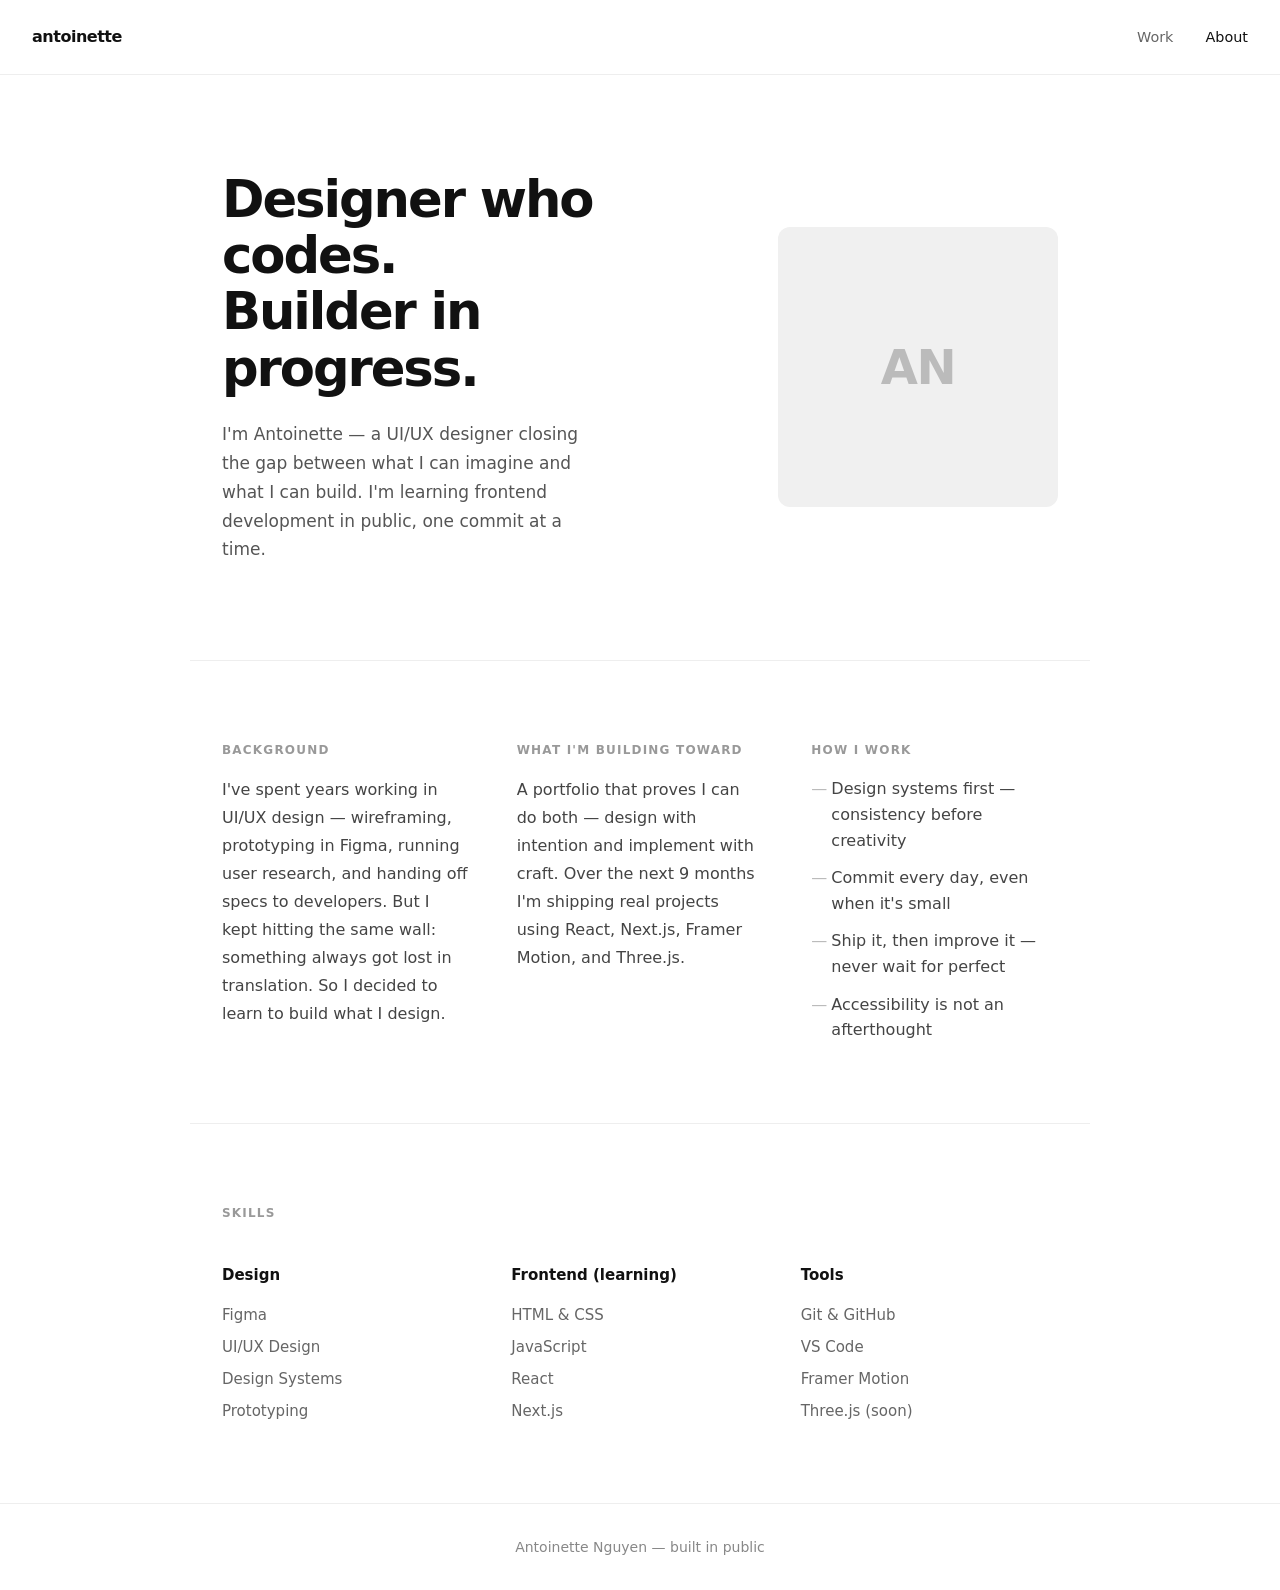
==== about.html @ 311fb064 "feat: add about page with hero, bio sections, and skills grid" ====
<!DOCTYPE html>
<html lang="en">
  <head>
    <meta charset="UTF-8" />
    <meta name="viewport" content="width=device-width, initial-scale=1.0" />
    <title>About — Antoinette Nguyen</title>
    <link rel="stylesheet" href="style.css" />
    <link rel="stylesheet" href="about.css" />
  </head>
  <body>
    <header>
      <nav>
        <a href="index.html" class="logo">antoinette</a>
        <ul class="nav-links">
          <li><a href="index.html">Work</a></li>
          <li><a href="about.html" class="active">About</a></li>
        </ul>
      </nav>
    </header>

    <main>
      <!-- Hero -->
      <section class="about-hero">
        <div class="about-hero__text">
          <h1>Designer who codes.<br />Builder in progress.</h1>
          <p class="about-hero__sub">
            I'm Antoinette — a UI/UX designer closing the gap between
            what I can imagine and what I can build. I'm learning frontend
            development in public, one commit at a time.
          </p>
        </div>
        <div class="about-hero__image">
          <div class="image-placeholder" aria-hidden="true">AN</div>
        </div>
      </section>

      <!-- Divider -->
      <hr class="section-divider" />

      <!-- About body -->
      <section class="about-body">
        <div class="about-block">
          <h2>Background</h2>
          <p>
            I've spent years working in UI/UX design — wireframing, prototyping
            in Figma, running user research, and handing off specs to developers.
            But I kept hitting the same wall: something always got lost in translation.
            So I decided to learn to build what I design.
          </p>
        </div>

        <div class="about-block">
          <h2>What I'm building toward</h2>
          <p>
            A portfolio that proves I can do both — design with intention
            and implement with craft. Over the next 9 months I'm shipping
            real projects using React, Next.js, Framer Motion, and Three.js.
          </p>
        </div>

        <div class="about-block">
          <h2>How I work</h2>
          <ul class="about-list">
            <li>Design systems first — consistency before creativity</li>
            <li>Commit every day, even when it's small</li>
            <li>Ship it, then improve it — never wait for perfect</li>
            <li>Accessibility is not an afterthought</li>
          </ul>
        </div>
      </section>

      <!-- Divider -->
      <hr class="section-divider" />

      <!-- Skills -->
      <section class="about-skills">
        <h2>Skills</h2>
        <div class="skills-grid">
          <div class="skill-group">
            <h3>Design</h3>
            <ul>
              <li>Figma</li>
              <li>UI/UX Design</li>
              <li>Design Systems</li>
              <li>Prototyping</li>
            </ul>
          </div>
          <div class="skill-group">
            <h3>Frontend (learning)</h3>
            <ul>
              <li>HTML &amp; CSS</li>
              <li>JavaScript</li>
              <li>React</li>
              <li>Next.js</li>
            </ul>
          </div>
          <div class="skill-group">
            <h3>Tools</h3>
            <ul>
              <li>Git &amp; GitHub</li>
              <li>VS Code</li>
              <li>Framer Motion</li>
              <li>Three.js (soon)</li>
            </ul>
          </div>
        </div>
      </section>
    </main>

    <footer>
      <p>Antoinette Nguyen &mdash; built in public</p>
    </footer>
  </body>
</html>
---- style.css ----
/* ================================
   DESIGN FOUNDATIONS — style.css
   ================================ */

/* Reset */
*, *::before, *::after {
  box-sizing: border-box;
  margin: 0;
  padding: 0;
}

/* Base */
body {
  font-family: system-ui, sans-serif;
  line-height: 1.6;
  color: #111;
  background: #fff;
}

/* Nav */
nav {
  padding: 1.5rem 2rem;
  border-bottom: 1px solid #eee;
}

.logo {
  font-weight: 700;
  letter-spacing: -0.03em;
}

/* Hero */
.hero {
  padding: 5rem 2rem;
  max-width: 800px;
  margin: 0 auto;
}

.hero h1 {
  font-size: clamp(2rem, 5vw, 4rem);
  font-weight: 800;
  letter-spacing: -0.04em;
  margin-bottom: 1rem;
}

.hero p {
  font-size: 1.125rem;
  color: #555;
}

/* Projects */
.projects {
  padding: 4rem 2rem;
  max-width: 800px;
  margin: 0 auto;
}

.projects h2 {
  font-size: 1.5rem;
  font-weight: 700;
  margin-bottom: 2rem;
}

.project-grid {
  display: grid;
  gap: 1.5rem;
}

.placeholder {
  color: #aaa;
  font-style: italic;
}

/* Footer */
footer {
  padding: 2rem;
  text-align: center;
  font-size: 0.875rem;
  color: #888;
  border-top: 1px solid #eee;
}
---- about.css ----
/* ================================
   ABOUT PAGE — about.css
   ================================ */

/* Nav update — logo as link */
nav {
  display: flex;
  align-items: center;
  justify-content: space-between;
}

nav a {
  text-decoration: none;
  color: inherit;
}

.nav-links {
  list-style: none;
  display: flex;
  gap: 2rem;
}

.nav-links a {
  font-size: 0.9rem;
  color: #666;
  transition: color 0.2s;
}

.nav-links a:hover,
.nav-links a.active {
  color: #111;
}

/* Hero */
.about-hero {
  display: grid;
  grid-template-columns: 1fr 1fr;
  gap: 4rem;
  align-items: center;
  padding: 6rem 2rem;
  max-width: 900px;
  margin: 0 auto;
}

.about-hero h1 {
  font-size: clamp(2rem, 4vw, 3.25rem);
  font-weight: 800;
  letter-spacing: -0.04em;
  line-height: 1.1;
  margin-bottom: 1.5rem;
}

.about-hero__sub {
  font-size: 1.0625rem;
  color: #555;
  line-height: 1.7;
  max-width: 42ch;
}

/* Avatar placeholder */
.image-placeholder {
  width: 100%;
  aspect-ratio: 1;
  max-width: 280px;
  background: #f0f0f0;
  border-radius: 12px;
  display: flex;
  align-items: center;
  justify-content: center;
  font-size: 3rem;
  font-weight: 800;
  color: #bbb;
  letter-spacing: -0.03em;
  margin-left: auto;
}

/* Divider */
.section-divider {
  border: none;
  border-top: 1px solid #eee;
  max-width: 900px;
  margin: 0 auto;
}

/* About body */
.about-body {
  display: grid;
  grid-template-columns: repeat(auto-fit, minmax(240px, 1fr));
  gap: 3rem;
  padding: 5rem 2rem;
  max-width: 900px;
  margin: 0 auto;
}

.about-block h2 {
  font-size: 0.75rem;
  font-weight: 700;
  letter-spacing: 0.1em;
  text-transform: uppercase;
  color: #999;
  margin-bottom: 1rem;
}

.about-block p {
  font-size: 1rem;
  color: #444;
  line-height: 1.75;
}

.about-list {
  list-style: none;
  display: flex;
  flex-direction: column;
  gap: 0.75rem;
}

.about-list li {
  font-size: 1rem;
  color: #444;
  padding-left: 1.25rem;
  position: relative;
}

.about-list li::before {
  content: "—";
  position: absolute;
  left: 0;
  color: #bbb;
}

/* Skills */
.about-skills {
  padding: 5rem 2rem;
  max-width: 900px;
  margin: 0 auto;
}

.about-skills > h2 {
  font-size: 0.75rem;
  font-weight: 700;
  letter-spacing: 0.1em;
  text-transform: uppercase;
  color: #999;
  margin-bottom: 2.5rem;
}

.skills-grid {
  display: grid;
  grid-template-columns: repeat(3, 1fr);
  gap: 2rem;
}

.skill-group h3 {
  font-size: 0.9375rem;
  font-weight: 700;
  margin-bottom: 1rem;
  color: #111;
}

.skill-group ul {
  list-style: none;
  display: flex;
  flex-direction: column;
  gap: 0.5rem;
}

.skill-group li {
  font-size: 0.9375rem;
  color: #666;
}

/* Responsive */
@media (max-width: 640px) {
  .about-hero {
    grid-template-columns: 1fr;
    padding: 3rem 1.5rem;
    gap: 2rem;
  }

  .about-hero__image {
    order: -1;
  }

  .image-placeholder {
    max-width: 120px;
    margin: 0;
    font-size: 1.75rem;
  }

  .skills-grid {
    grid-template-columns: 1fr 1fr;
  }
}
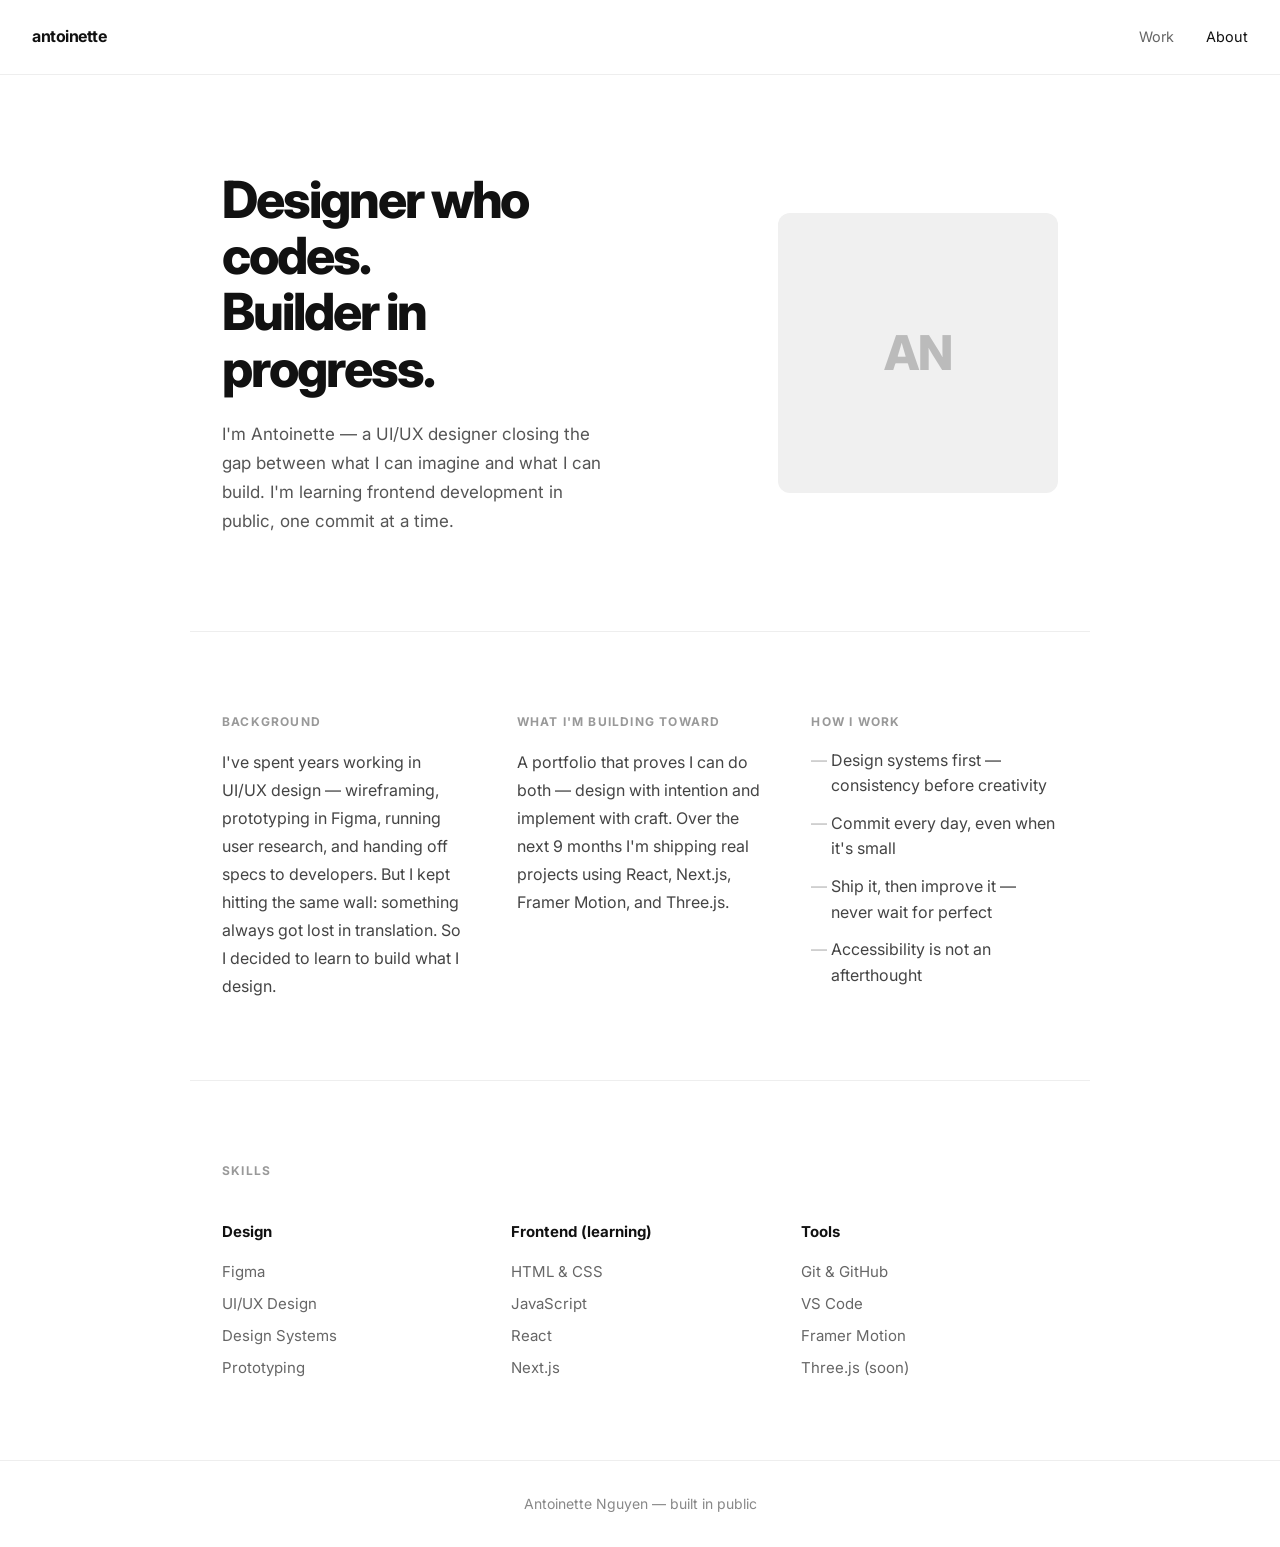
==== commit e3ff3591: "style: add Inter font via Google Fonts for consistent cross-platform typography" ====
--- a/about.html
+++ b/about.html
@@ -4,6 +4,9 @@
     <meta charset="UTF-8" />
     <meta name="viewport" content="width=device-width, initial-scale=1.0" />
     <title>About — Antoinette Nguyen</title>
+    <link rel="preconnect" href="https://fonts.googleapis.com" />
+    <link rel="preconnect" href="https://fonts.gstatic.com" crossorigin />
+    <link href="https://fonts.googleapis.com/css2?family=Inter:wght@400;500;600;700;800&display=swap" rel="stylesheet" />
     <link rel="stylesheet" href="style.css" />
     <link rel="stylesheet" href="about.css" />
   </head>
--- a/style.css
+++ b/style.css
@@ -11,7 +11,7 @@
 
 /* Base */
 body {
-  font-family: system-ui, sans-serif;
+  font-family: 'Inter', system-ui, sans-serif;
   line-height: 1.6;
   color: #111;
   background: #fff;
@@ -23,51 +23,137 @@
   border-bottom: 1px solid #eee;
 }
 
+.nav--flex {
+  display: flex;
+  align-items: center;
+  justify-content: space-between;
+}
+
 .logo {
   font-weight: 700;
   letter-spacing: -0.03em;
+  text-decoration: none;
+  color: inherit;
+}
+
+.nav-links {
+  list-style: none;
+  display: flex;
+  gap: 2rem;
+}
+
+.nav-links a {
+  font-size: 0.9rem;
+  color: #666;
+  text-decoration: none;
+  transition: color 0.2s;
+}
+
+.nav-links a:hover,
+.nav-links a.active {
+  color: #111;
 }
 
 /* Hero */
 .hero {
-  padding: 5rem 2rem;
+  padding: 6rem 2rem;
   max-width: 800px;
   margin: 0 auto;
 }
 
+.hero__label {
+  font-size: 0.75rem;
+  font-weight: 700;
+  letter-spacing: 0.1em;
+  text-transform: uppercase;
+  color: #999;
+  margin-bottom: 1.5rem;
+}
+
 .hero h1 {
-  font-size: clamp(2rem, 5vw, 4rem);
+  font-size: clamp(2.25rem, 5vw, 4rem);
   font-weight: 800;
   letter-spacing: -0.04em;
-  margin-bottom: 1rem;
+  line-height: 1.1;
+  margin-bottom: 1.25rem;
 }
 
-.hero p {
+.hero__sub {
   font-size: 1.125rem;
   color: #555;
+  max-width: 48ch;
+  margin-bottom: 2rem;
 }
 
-/* Projects */
+.hero__cta {
+  display: inline-block;
+  font-size: 0.9375rem;
+  font-weight: 600;
+  color: #111;
+  text-decoration: none;
+  border-bottom: 2px solid #111;
+  padding-bottom: 2px;
+  transition: opacity 0.2s;
+}
+
+.hero__cta:hover {
+  opacity: 0.5;
+}
+
+/* Projects section */
 .projects {
-  padding: 4rem 2rem;
+  padding: 4rem 2rem 6rem;
   max-width: 800px;
   margin: 0 auto;
+  border-top: 1px solid #eee;
 }
 
 .projects h2 {
-  font-size: 1.5rem;
+  font-size: 0.75rem;
   font-weight: 700;
+  letter-spacing: 0.1em;
+  text-transform: uppercase;
+  color: #999;
   margin-bottom: 2rem;
 }
 
 .project-grid {
   display: grid;
+  grid-template-columns: repeat(auto-fit, minmax(280px, 1fr));
   gap: 1.5rem;
 }
 
-.placeholder {
-  color: #aaa;
-  font-style: italic;
+/* Project card */
+.project-card {
+  border: 1px solid #eee;
+  border-radius: 10px;
+  padding: 1.75rem;
+}
+
+.project-card--placeholder {
+  background: #fafafa;
+}
+
+.project-card__tag {
+  font-size: 0.7rem;
+  font-weight: 700;
+  letter-spacing: 0.08em;
+  text-transform: uppercase;
+  color: #bbb;
+  margin-bottom: 0.75rem;
+}
+
+.project-card h3 {
+  font-size: 1.0625rem;
+  font-weight: 700;
+  letter-spacing: -0.02em;
+  margin-bottom: 0.5rem;
+}
+
+.project-card p {
+  font-size: 0.9rem;
+  color: #666;
+  line-height: 1.6;
 }
 
 /* Footer */
@@ -78,3 +164,10 @@
   color: #888;
   border-top: 1px solid #eee;
 }
+
+/* Responsive */
+@media (max-width: 480px) {
+  .hero {
+    padding: 3.5rem 1.5rem;
+  }
+}
